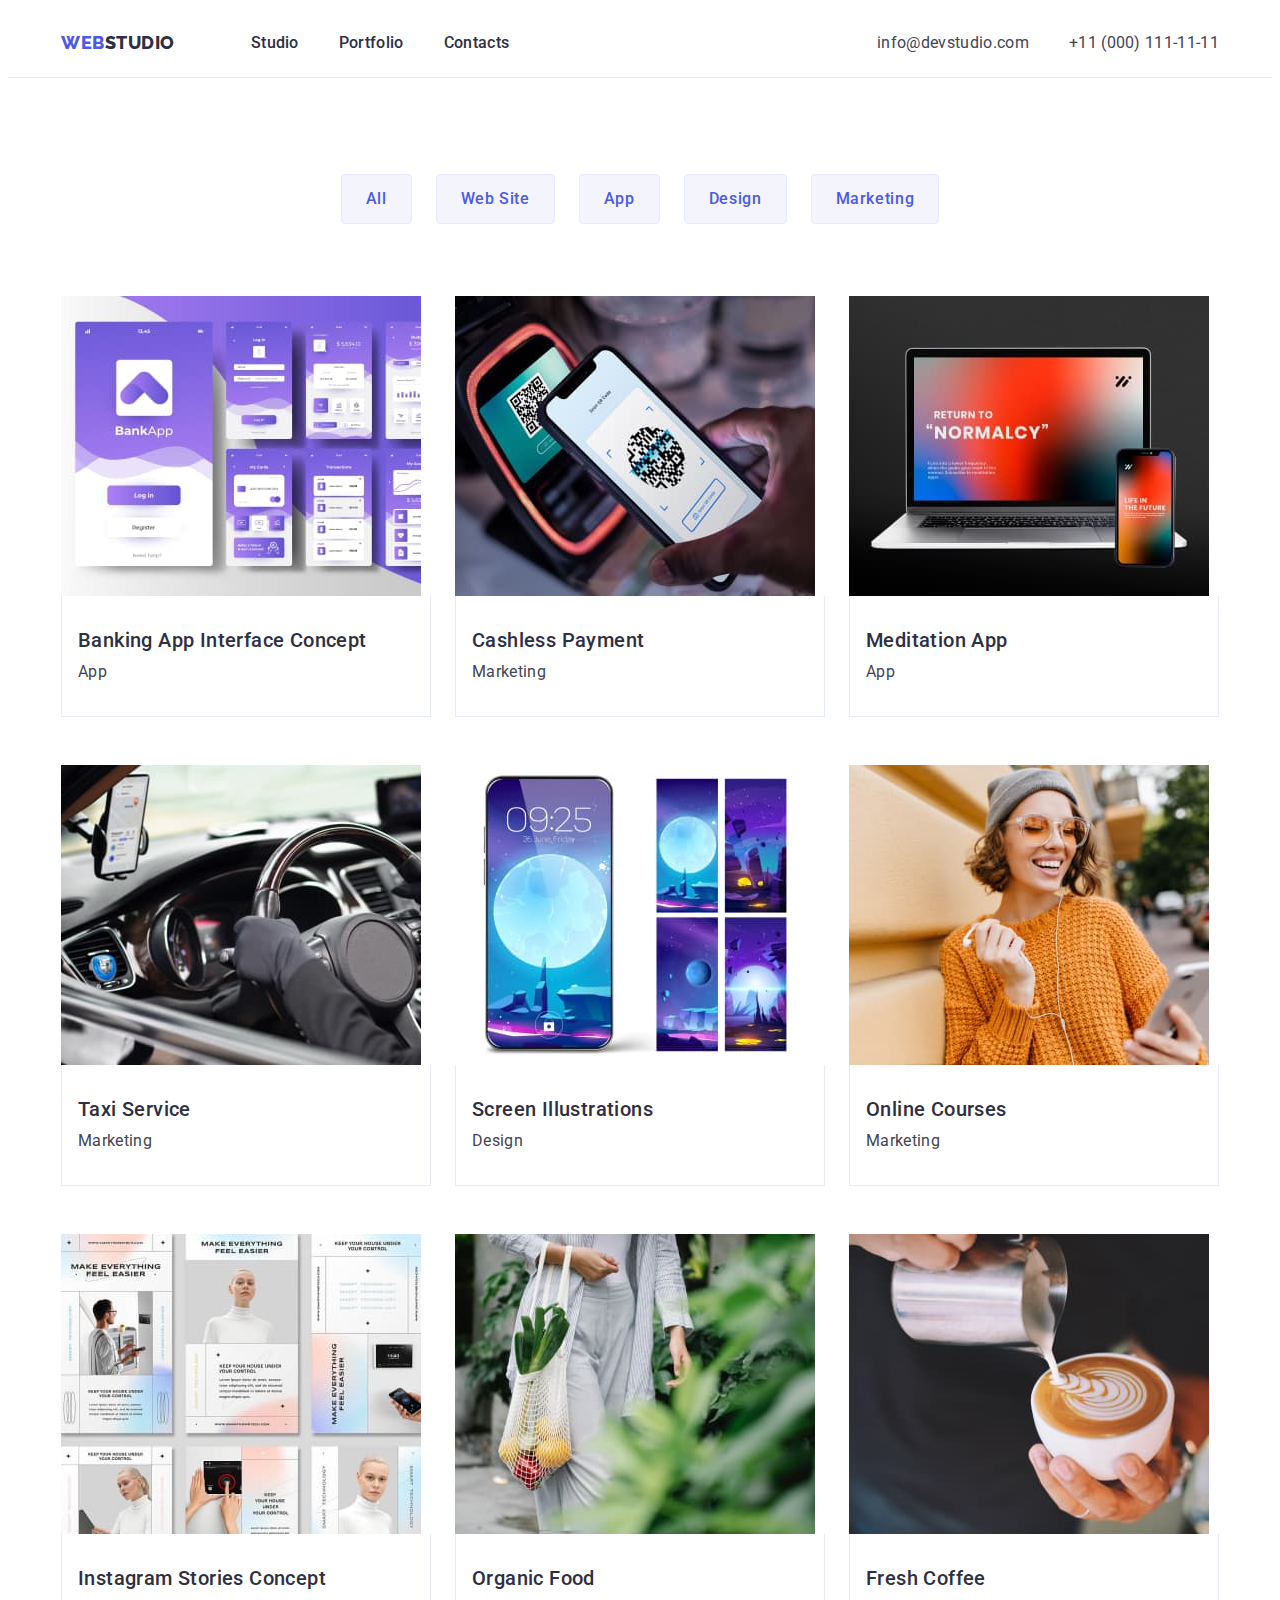
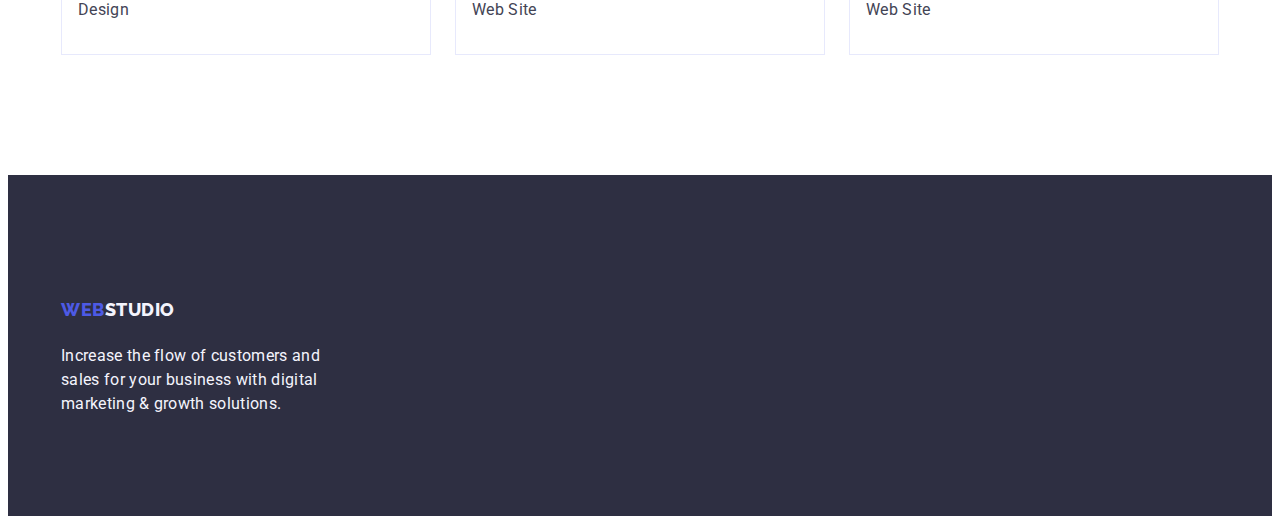
==== portfolio.html @ 0e3bf8f4 "Initial commit" ====
<!DOCTYPE html>
<html lang="en">
  <head>
    <meta charset="UTF-8" />
    <meta http-equiv="X-UA-Compatible" content="IE=edge" />
    <meta name="viewport" content="width=device-width, initial-scale=1.0" />
    <title>Portfolio</title>
    <!-- Normalized -->
    <link
      rel="stylesheet"
      href="https://cdnjs.cloudflare.com/ajax/libs/modern-normalize/2.0.0/modern-normalize.min.css"
      integrity="sha512-4xo8blKMVCiXpTaLzQSLSw3KFOVPWhm/TRtuPVc4WG6kUgjH6J03IBuG7JZPkcWMxJ5huwaBpOpnwYElP/m6wg=="
      crossorigin="anonymous"
      referrerpolicy="no-referrer"
    />
    <!-- Fonts -->
    <link rel="preconnect" href="https://fonts.googleapis.com" />
    <link rel="preconnect" href="https://fonts.gstatic.com" crossorigin />
    <link
      href="https://fonts.googleapis.com/css2?family=Raleway:wght@800&family=Roboto:wght@400;500;700&display=swap"
      rel="stylesheet"
    />
    <!-- Styles -->
    <link rel="stylesheet" href="./css/styles.css" />
  </head>

  <body>
    <!-- Header -->
    <header class="page-header">
      <div class="container page-header-container">
        <nav class="page-navigation">
          <a class="logo link" href="./index.html"
            >Web<span class="dark-logo">Studio</span></a
          >
          <ul class="menu-list list">
            <li class="menu-item">
              <a class="menu-link link" href="./index.html">Studio</a>
            </li>
            <li class="menu-item">
              <a class="menu-link link" href="./portfolio.html">Portfolio</a>
            </li>
            <li class="menu-item">
              <a class="menu-link link" href="">Contacts</a>
            </li>
          </ul>
        </nav>

        <address class="page-address">
          <ul class="address-list list">
            <li class="address-item">
              <a class="address-link link" href="mailto:info@devstudio.com"
                >info@devstudio.com</a
              >
            </li>
            <li class="address-item">
              <a class="address-link link" href="tel:+110001111111"
                >+11 (000) 111-11-11</a
              >
            </li>
          </ul>
        </address>
      </div>
    </header>

    <!-- Portfolio -->
    <main>
      <section class="portfolio-section">
        <div class="container">
          <h1 class="visually-hidden">Portfolio</h1>
          <ul class="filter-list list">
            <li class="filter-item">
              <button class="filter-btn" type="button">All</button>
            </li>
            <li>
              <button class="filter-btn" type="button">Web Site</button>
            </li>
            <li class="filter-item">
              <button class="filter-btn" type="button">App</button>
            </li>
            <li class="filter-item">
              <button class="filter-btn" type="button">Design</button>
            </li>
            <li class="filter-item">
              <button class="filter-btn" type="button">Marketing</button>
            </li>
          </ul>

          <ul class="portfolio-list list">
            <li class="portfolio-item">
              <a class="portfolio-link link" href="">
                <img
                  src="./images/banking-app.jpg"
                  alt="Banking App"
                  width="360"
                  height="300"
                />
                <div class="portfolio-card-container">
                  <h2 class="portfolio-title">Banking App Interface Concept</h2>
                  <p class="portfolio-text">App</p>
                </div>
              </a>
            </li>
            <li class="portfolio-item">
              <a class="portfolio-link link" href="">
                <img
                  src="./images/cashless-payment.jpg"
                  alt="Cashless Payment"
                  width="360"
                  height="300"
                />
                <div class="portfolio-card-container">
                  <h2 class="portfolio-title">Cashless Payment</h2>
                  <p class="portfolio-text">Marketing</p>
                </div>
              </a>
            </li>
            <li class="portfolio-item">
              <a class="portfolio-link link" href="">
                <img
                  src="./images/meditation-app.jpg"
                  alt="Meditation App"
                  width="360"
                  height="300"
                />
                <div class="portfolio-card-container">
                  <h2 class="portfolio-title">Meditation App</h2>
                  <p class="portfolio-text">App</p>
                </div>
              </a>
            </li>
            <li class="portfolio-item">
              <a class="portfolio-link link" href="">
                <img
                  src="./images/taxi-service.jpg"
                  alt="Taxi Service"
                  width="360"
                  height="300"
                />
                <div class="portfolio-card-container">
                  <h2 class="portfolio-title">Taxi Service</h2>
                  <p class="portfolio-text">Marketing</p>
                </div>
              </a>
            </li>
            <li class="portfolio-item">
              <a class="portfolio-link link" href="">
                <img
                  src="./images/screen-illustrations.jpg"
                  alt="Screen Illustrations"
                  width="360"
                  height="300"
                />
                <div class="portfolio-card-container">
                  <h2 class="portfolio-title">Screen Illustrations</h2>
                  <p class="portfolio-text">Design</p>
                </div>
              </a>
            </li>
            <li class="portfolio-item">
              <a class="portfolio-link link" href="">
                <img
                  src="./images/online-courses.jpg"
                  alt="Online Courses"
                  width="360"
                  height="300"
                />
                <div class="portfolio-card-container">
                  <h2 class="portfolio-title">Online Courses</h2>
                  <p class="portfolio-text">Marketing</p>
                </div>
              </a>
            </li>
            <li class="portfolio-item">
              <a class="portfolio-link link" href="">
                <img
                  src="./images/stories-concept.jpg"
                  alt="Instagram Stories Concept"
                  width="360"
                  height="300"
                />
                <div class="portfolio-card-container">
                  <h2 class="portfolio-title">Instagram Stories Concept</h2>
                  <p class="portfolio-text">Design</p>
                </div>
              </a>
            </li>
            <li class="portfolio-item">
              <a class="portfolio-link link" href="">
                <img
                  src="./images/organic-food.jpg"
                  alt="Organic Food"
                  width="360"
                  height="300"
                />
                <div class="portfolio-card-container">
                  <h2 class="portfolio-title">Organic Food</h2>
                  <p class="portfolio-text">Web Site</p>
                </div>
              </a>
            </li>
            <li class="portfolio-item">
              <a class="portfolio-link link" href="">
                <img
                  src="./images/fresh-coffee.jpg"
                  alt="Fresh Coffee"
                  width="360"
                  height="300"
                />
                <div class="portfolio-card-container">
                  <h2 class="portfolio-title">Fresh Coffee</h2>
                  <p class="portfolio-text">Web Site</p>
                </div>
              </a>
            </li>
          </ul>
        </div>
      </section>
    </main>

    <!-- Footer -->
    <footer class="page-footer">
      <div class="container">
        <a class="logo link" href="./index.html"
          >Web<span class="light-logo">Studio</span></a
        >
        <p class="footer-text">
          Increase the flow of customers and sales for your business with
          digital marketing & growth solutions.
        </p>
      </div>
    </footer>
  </body>
</html>
---- css/styles.css ----
:root {
  --white-color: #fff;
  --accent-color: #e7e9fc;
  --light-color: #f4f4fd;
  --modal-bg-color: #fcfcfc;
  --dark-color: #2e2f42;
  --text-color: #434455;
  --subtle-text: #8e8f99;
  --brand-color: #4d5ae5;
  --pressed-state-color: #404bbf;
  --success-color: #31d0aa;
}

/* Common styles */
body {
  font-family: 'Roboto', sans-serif;
  background-color: var(--white-color);
  color: var(--text-color);
}
h1,
h2,
h3,
h4,
h5,
h6,
p {
  margin-top: 0;
  margin-bottom: 0;
}
ul,
ol {
  margin-top: 0;
  margin-bottom: 0;
  padding-left: 0;
}
button {
  cursor: pointer;
}
img {
  display: block;
}
.list {
  list-style: none;
}

.link {
  text-decoration: none;
}
.container {
  max-width: 1158px;
  margin-left: auto;
  margin-right: auto;
  padding-left: 15px;
  padding-right: 15px;
}
.section {
  padding-top: 120px;
  padding-bottom: 120px;
}
.visually-hidden {
  position: absolute;
  width: 1px;
  height: 1px;
  margin: -1px;
  border: 0;
  padding: 0;
  white-space: nowrap;
  clip-path: inset(100%);
  clip: rect(0 0 0 0);
  overflow: hidden;
}
.heading {
  margin-bottom: 72px;
  text-align: center;
  font-size: 36px;
  line-height: 1.11;
  letter-spacing: 0.02em;
  text-transform: capitalize;
  color: var(--dark-color);
}

/* Page header */

.page-header {
  border-bottom: 1px solid var(--accent-color);
}
.page-header-container {
  display: flex;
  align-items: center;
  justify-content: space-between;
}
.page-navigation {
  display: flex;
  flex-grow: 1;
  align-items: center;
}
.logo {
  display: inline-block;
  margin-right: 76px;
  padding-top: 24px;
  padding-bottom: 24px;
  font-family: 'Raleway', sans-serif;
  font-size: 18px;
  font-weight: 800;
  line-height: 1.17;
  letter-spacing: 0.03em;
  text-transform: uppercase;
  color: var(--brand-color);
}
.dark-logo {
  color: var(--dark-color);
}

.menu-list {
  display: flex;
  gap: 40px;
}
.menu-link {
  padding-top: 24px;
  padding-bottom: 24px;
  font-size: 16px;
  font-weight: 500;
  line-height: 1.5;
  letter-spacing: 0.02em;
  color: var(--dark-color);
}
.menu-link:hover,
.menu-link:focus {
  color: var(--pressed-state-color);
}

.page-address {
  font-style: normal;
}
.address-list {
  display: flex;
  gap: 40px;
}
.address-link {
  padding-top: 24px;
  padding-bottom: 24px;
  font-size: 16px;
  line-height: 24px;
  letter-spacing: 0.02em;
  color: var(--text-color);
}
.address-link:hover,
.address-link:focus {
  color: var(--pressed-state-color);
}

/* Hero section */
.hero-section {
  padding-top: 188px;
  padding-bottom: 188px;
  font-family: inherit;
  background-color: var(--dark-color);
}

.hero-title {
  max-width: 496px;
  margin: 0 auto 48px;
  text-align: center;
  font-size: 56px;
  line-height: 1.07;
  letter-spacing: 0.02em;
  color: var(--white-color);
}
.hero-btn {
  display: block;
  margin: 0 auto;
  padding: 16px 32px;
  min-width: 169px;
  font-family: inherit;
  font-size: 16px;
  font-weight: 500;
  line-height: 1.5;
  letter-spacing: 0.04em;
  color: var(--white-color);
  background-color: var(--brand-color);
  border: none;
  border-radius: 4px;
  box-shadow: 0px 4px 4px 0px rgba(0, 0, 0, 0.15);
}
.hero-btn:hover,
.hero-btn:focus {
  background-color: var(--pressed-state-color);
}

/* Advantages section */

.advantages-list {
  display: flex;
  gap: 24px;
}
.advantages-item {
  flex-basis: calc((100% - 72px) / 4);
}
.advantages-caption {
  margin-bottom: 8px;
  font-size: 20px;
  font-weight: 500;
  line-height: 1.2;
  letter-spacing: 0.02em;
  color: var(--dark-color);
}
.advantages-text {
  font-size: 16px;
  line-height: 1.5;
  letter-spacing: 0.02em;
}

/* Works section */

.works-section {
  padding-bottom: 120px;
}

.works-list {
  display: flex;
  gap: 24px;
}
.works-item {
  flex-basis: calc((100% - 48px) / 3);
}

/* Team section */
.team-section {
  background-color: var(--light-color);
}
.team-list {
  display: flex;
  gap: 24px;
}
.team-item {
  flex-basis: calc((100% - 72px) / 4);
  text-align: center;
  background-color: var(--white-color);
  border: none;
  border-radius: 0px 0px 4px 4px;
  box-shadow: 0px 2px 1px 0px rgba(46, 47, 66, 0.08),
    0px 1px 1px 0px rgba(46, 47, 66, 0.16),
    0px 1px 6px 0px rgba(46, 47, 66, 0.08);
}
.team-card-container {
  padding-top: 32px;
  padding-bottom: 32px;
}
.team-caption {
  margin-bottom: 8px;
  font-size: 20px;
  font-weight: 500;
  line-height: 1.2;
  letter-spacing: 0.02em;
  color: var(--dark-color);
}
.team-text {
  font-size: 16px;
  line-height: 1.5;
  letter-spacing: 0.02em;
}

/* Footer */
.page-footer {
  padding-top: 100px;
  padding-bottom: 100px;
  background-color: var(--dark-color);
}
.footer-logo {
  margin-bottom: 16px;
}
.light-logo {
  color: var(--light-color);
}
.footer-text {
  max-width: 264px;
  font-size: 16px;
  line-height: 1.5;
  letter-spacing: 0.02em;
  color: var(--light-color);
}

/* Portfolio */

.portfolio-section {
  padding-top: 96px;
  padding-bottom: 120px;
}
.filter-list {
  display: flex;
  justify-content: center;
  gap: 24px;
  margin-bottom: 72px;
}
.filter-btn {
  padding: 12px 24px;
  font-family: inherit;
  font-size: 16px;
  font-weight: 500;
  line-height: 1.5;
  letter-spacing: 0.04em;
  color: var(--brand-color);
  background: var(--light-color);
  border-radius: 4px;
  border: 1px solid var(--accent-color);
}
.filter-btn:hover,
.filter-btn:focus {
  color: var(--white-color);
  background-color: var(--pressed-state-color);
  border: 1px solid transparent;
  box-shadow: 0px 2px 2px 0px rgba(0, 0, 0, 0.12),
    0px 2px 1px 0px rgba(0, 0, 0, 0.08), 0px 3px 1px 0px rgba(0, 0, 0, 0.1);
}

.portfolio-list {
  display: flex;
  flex-wrap: wrap;
  gap: 48px 24px;
}
.portfolio-item {
  flex-basis: calc((100% - 48px) / 3);
}
.portfolio-card-container {
  padding: 32px 16px;
  border: 1px solid var(--accent-color);
  border-top: none;
}
.portfolio-title {
  margin-bottom: 8px;
  font-size: 20px;
  font-weight: 500;
  line-height: 1.2;
  letter-spacing: 0.02em;
  color: var(--dark-color);
}
.portfolio-text {
  font-size: 16px;
  line-height: 1.5;
  letter-spacing: 0.02em;
  color: var(--text-color);
}
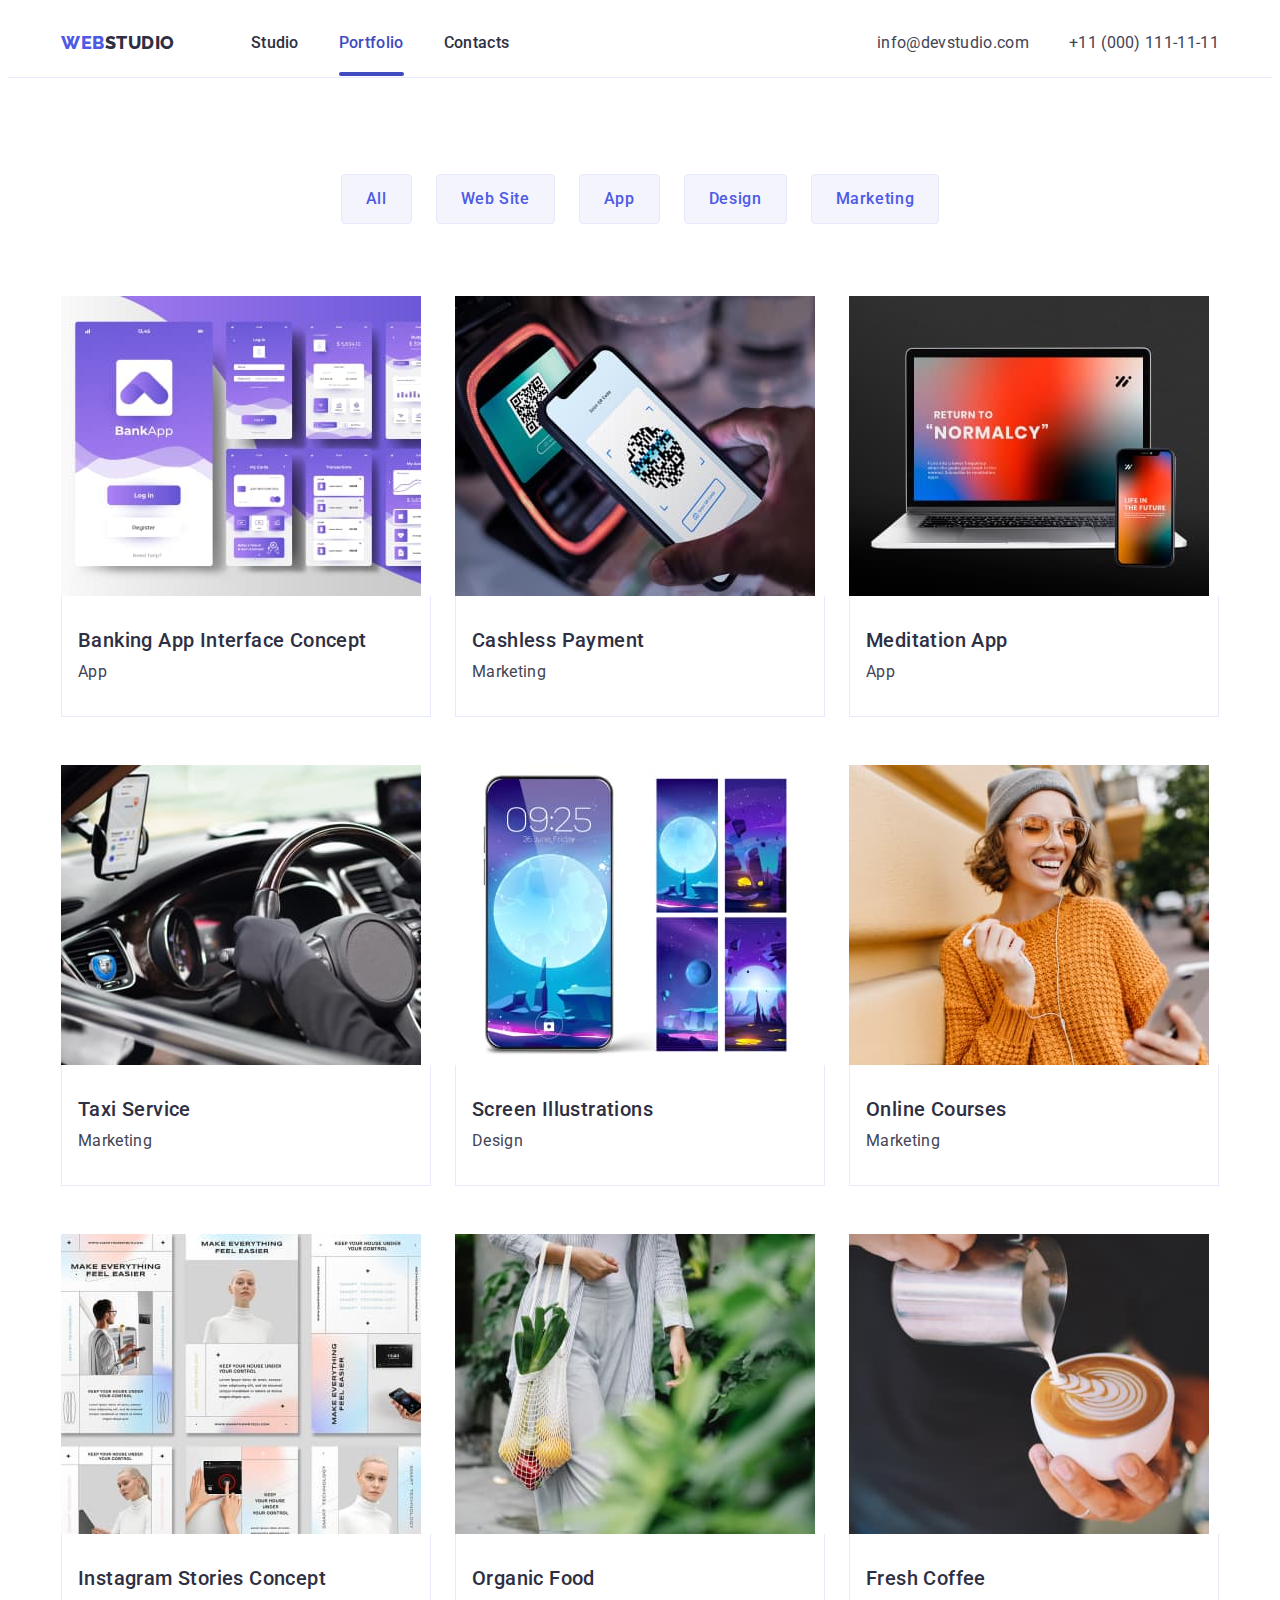
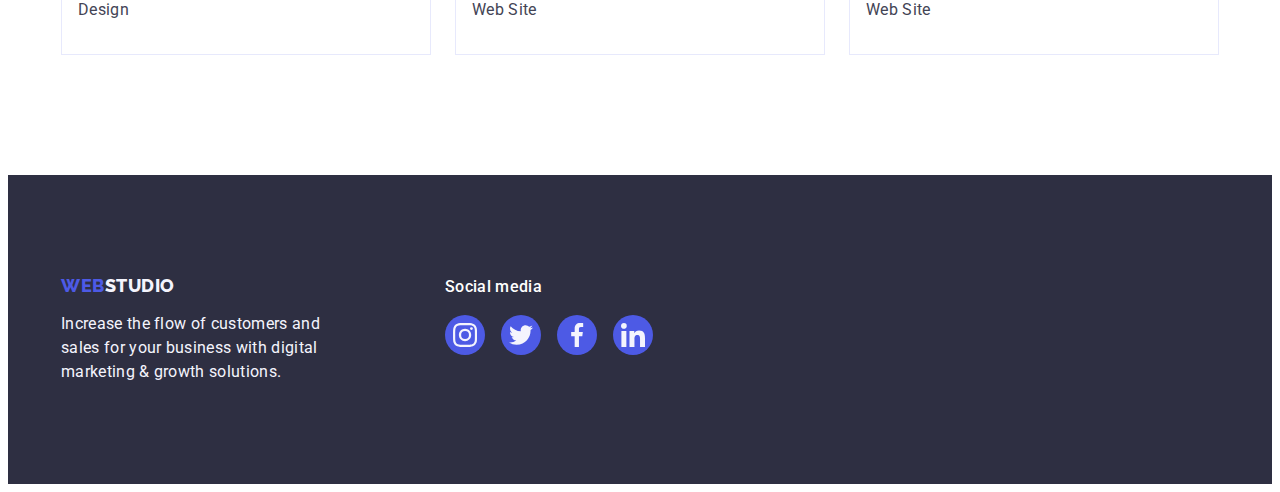
==== commit 8a775104: "added background image, vector graphics, pseudo-elements, animation, modal window, overlay" ====
--- a/portfolio.html
+++ b/portfolio.html
@@ -29,7 +29,7 @@
     <header class="page-header">
       <div class="container page-header-container">
         <nav class="page-navigation">
-          <a class="logo link" href="./index.html"
+          <a class="logo header-logo link" href="./index.html"
             >Web<span class="dark-logo">Studio</span></a
           >
           <ul class="menu-list list">
@@ -37,7 +37,9 @@
               <a class="menu-link link" href="./index.html">Studio</a>
             </li>
             <li class="menu-item">
-              <a class="menu-link link" href="./portfolio.html">Portfolio</a>
+              <a class="menu-link link current" href="./portfolio.html"
+                >Portfolio</a
+              >
             </li>
             <li class="menu-item">
               <a class="menu-link link" href="">Contacts</a>
@@ -88,12 +90,21 @@
           <ul class="portfolio-list list">
             <li class="portfolio-item">
               <a class="portfolio-link link" href="">
-                <img
+                <div class="portfolio-overlay">
+                  <img
                   src="./images/banking-app.jpg"
                   alt="Banking App"
                   width="360"
                   height="300"
                 />
+                <div class="portfolio-description">
+                  <p>
+                      14 Stylish and User-Friendly App Design Concepts · Task
+                      Manager App · Calorie Tracker App · Exotic Fruit Ecommerce
+                      App · Cloud Storage App
+                  </p>
+              </div>  
+                </div>
                 <div class="portfolio-card-container">
                   <h2 class="portfolio-title">Banking App Interface Concept</h2>
                   <p class="portfolio-text">App</p>
@@ -102,12 +113,21 @@
             </li>
             <li class="portfolio-item">
               <a class="portfolio-link link" href="">
-                <img
+                <div class="portfolio-overlay">
+                  <img
                   src="./images/cashless-payment.jpg"
                   alt="Cashless Payment"
                   width="360"
                   height="300"
                 />
+                <div class="portfolio-description">
+                  <p>
+                      14 Stylish and User-Friendly App Design Concepts · Task
+                      Manager App · Calorie Tracker App · Exotic Fruit Ecommerce
+                      App · Cloud Storage App
+                  </p>
+              </div>
+                </div>
                 <div class="portfolio-card-container">
                   <h2 class="portfolio-title">Cashless Payment</h2>
                   <p class="portfolio-text">Marketing</p>
@@ -116,12 +136,21 @@
             </li>
             <li class="portfolio-item">
               <a class="portfolio-link link" href="">
-                <img
+                <div class="portfolio-overlay">
+                  <img
                   src="./images/meditation-app.jpg"
                   alt="Meditation App"
                   width="360"
                   height="300"
                 />
+                <div class="portfolio-description">
+                  <p>
+                      14 Stylish and User-Friendly App Design Concepts · Task
+                      Manager App · Calorie Tracker App · Exotic Fruit Ecommerce
+                      App · Cloud Storage App
+                  </p>
+              </div>
+                </div>
                 <div class="portfolio-card-container">
                   <h2 class="portfolio-title">Meditation App</h2>
                   <p class="portfolio-text">App</p>
@@ -130,12 +159,21 @@
             </li>
             <li class="portfolio-item">
               <a class="portfolio-link link" href="">
-                <img
+                <div class="portfolio-overlay">
+                  <img
                   src="./images/taxi-service.jpg"
                   alt="Taxi Service"
                   width="360"
                   height="300"
                 />
+                <div class="portfolio-description">
+                  <p>
+                      14 Stylish and User-Friendly App Design Concepts · Task
+                      Manager App · Calorie Tracker App · Exotic Fruit Ecommerce
+                      App · Cloud Storage App
+                  </p>
+              </div>
+                </div>
                 <div class="portfolio-card-container">
                   <h2 class="portfolio-title">Taxi Service</h2>
                   <p class="portfolio-text">Marketing</p>
@@ -144,12 +182,21 @@
             </li>
             <li class="portfolio-item">
               <a class="portfolio-link link" href="">
-                <img
+                <div class="portfolio-overlay">
+                  <img
                   src="./images/screen-illustrations.jpg"
                   alt="Screen Illustrations"
                   width="360"
                   height="300"
                 />
+                <div class="portfolio-description">
+                  <p>
+                      14 Stylish and User-Friendly App Design Concepts · Task
+                      Manager App · Calorie Tracker App · Exotic Fruit Ecommerce
+                      App · Cloud Storage App
+                  </p>
+              </div>
+                </div>
                 <div class="portfolio-card-container">
                   <h2 class="portfolio-title">Screen Illustrations</h2>
                   <p class="portfolio-text">Design</p>
@@ -158,12 +205,21 @@
             </li>
             <li class="portfolio-item">
               <a class="portfolio-link link" href="">
-                <img
+                <div class="portfolio-overlay">
+                  <img
                   src="./images/online-courses.jpg"
                   alt="Online Courses"
                   width="360"
                   height="300"
                 />
+                <div class="portfolio-description">
+                  <p>
+                      14 Stylish and User-Friendly App Design Concepts · Task
+                      Manager App · Calorie Tracker App · Exotic Fruit Ecommerce
+                      App · Cloud Storage App
+                  </p>
+              </div>
+                </div>
                 <div class="portfolio-card-container">
                   <h2 class="portfolio-title">Online Courses</h2>
                   <p class="portfolio-text">Marketing</p>
@@ -172,12 +228,21 @@
             </li>
             <li class="portfolio-item">
               <a class="portfolio-link link" href="">
-                <img
+                <div class="portfolio-overlay">
+                  <img
                   src="./images/stories-concept.jpg"
                   alt="Instagram Stories Concept"
                   width="360"
                   height="300"
                 />
+                <div class="portfolio-description">
+                  <p>
+                      14 Stylish and User-Friendly App Design Concepts · Task
+                      Manager App · Calorie Tracker App · Exotic Fruit Ecommerce
+                      App · Cloud Storage App
+                  </p>
+              </div>
+                </div>
                 <div class="portfolio-card-container">
                   <h2 class="portfolio-title">Instagram Stories Concept</h2>
                   <p class="portfolio-text">Design</p>
@@ -186,12 +251,21 @@
             </li>
             <li class="portfolio-item">
               <a class="portfolio-link link" href="">
-                <img
+                <div class="portfolio-overlay">
+                  <img
                   src="./images/organic-food.jpg"
                   alt="Organic Food"
                   width="360"
                   height="300"
                 />
+                <div class="portfolio-description">
+                  <p>
+                      14 Stylish and User-Friendly App Design Concepts · Task
+                      Manager App · Calorie Tracker App · Exotic Fruit Ecommerce
+                      App · Cloud Storage App
+                  </p>
+              </div>
+                </div>
                 <div class="portfolio-card-container">
                   <h2 class="portfolio-title">Organic Food</h2>
                   <p class="portfolio-text">Web Site</p>
@@ -200,12 +274,21 @@
             </li>
             <li class="portfolio-item">
               <a class="portfolio-link link" href="">
-                <img
+                <div class="portfolio-overlay">
+                  <img
                   src="./images/fresh-coffee.jpg"
                   alt="Fresh Coffee"
                   width="360"
                   height="300"
                 />
+                <div class="portfolio-description">
+                  <p>
+                      14 Stylish and User-Friendly App Design Concepts · Task
+                      Manager App · Calorie Tracker App · Exotic Fruit Ecommerce
+                      App · Cloud Storage App
+                  </p>
+              </div>
+                </div>
                 <div class="portfolio-card-container">
                   <h2 class="portfolio-title">Fresh Coffee</h2>
                   <p class="portfolio-text">Web Site</p>
@@ -219,14 +302,49 @@
 
     <!-- Footer -->
     <footer class="page-footer">
-      <div class="container">
-        <a class="logo link" href="./index.html"
-          >Web<span class="light-logo">Studio</span></a
-        >
-        <p class="footer-text">
-          Increase the flow of customers and sales for your business with
-          digital marketing & growth solutions.
-        </p>
+      <div class="container footer-container">
+        <div class="brand-container">
+          <a class="footer-logo logo link" href="./index.html"
+            >Web<span class="light-logo">Studio</span></a
+          >
+          <p class="footer-text">
+            Increase the flow of customers and sales for your business with
+            digital marketing & growth solutions.
+          </p>
+        </div>
+        <div>
+          <h2 class="social-heading">Social media</h2>
+          <ul class="footer-social-list list">
+            <li class="social-item">
+              <a href="" class="footer-social-link">
+                <svg class="footer-social-icon" width="24" height="24" aria-label="Instagram">
+                  <use href="./images/icons.svg#icon-instagram"></use>
+                </svg>
+              </a>
+            </li>
+            <li class="social-item">
+              <a href="" class="footer-social-link">
+                <svg class="footer-social-icon" width="24" height="24" aria-label="Twitter">
+                  <use href="./images/icons.svg#icon-twitter"></use>
+                </svg>
+              </a>
+            </li>
+            <li class="social-item">
+              <a href="" class="footer-social-link">
+                <svg class="footer-social-icon" width="24" height="24" aria-label="Facebook">
+                  <use href="./images/icons.svg#icon-facebook"></use>
+                </svg>
+              </a>
+            </li>
+            <li class="social-item">
+              <a href="" class="footer-social-link">
+                <svg class="footer-social-icon" width="24" height="24" aria-label="Linkedin">
+                  <use href="./images/icons.svg#icon-linkedin"></use>
+                </svg>
+              </a>
+            </li>
+          </ul>
+        </div>
       </div>
     </footer>
   </body>
--- a/css/styles.css
+++ b/css/styles.css
@@ -9,6 +9,9 @@
   --brand-color: #4d5ae5;
   --pressed-state-color: #404bbf;
   --success-color: #31d0aa;
+  --color-modal-overlay: rgba(46, 47, 66, 0.4);
+
+  --transition: 250ms cubic-bezier(0.4, 0, 0.2, 1);
 }
 
 /* Common styles */
@@ -97,8 +100,6 @@
 .logo {
   display: inline-block;
   margin-right: 76px;
-  padding-top: 24px;
-  padding-bottom: 24px;
   font-family: 'Raleway', sans-serif;
   font-size: 18px;
   font-weight: 800;
@@ -107,6 +108,10 @@
   text-transform: uppercase;
   color: var(--brand-color);
 }
+.header-logo {
+  padding-top: 24px;
+  padding-bottom: 24px;
+}
 .dark-logo {
   color: var(--dark-color);
 }
@@ -116,6 +121,7 @@
   gap: 40px;
 }
 .menu-link {
+  position: relative;
   padding-top: 24px;
   padding-bottom: 24px;
   font-size: 16px;
@@ -123,11 +129,26 @@
   line-height: 1.5;
   letter-spacing: 0.02em;
   color: var(--dark-color);
+  transition: color var(--transition);
 }
 .menu-link:hover,
 .menu-link:focus {
   color: var(--pressed-state-color);
 }
+.menu-link.current:after {
+  position: absolute;
+  bottom: 0;
+  left: 0;
+  width: 100%;
+  height: 4px;
+  background-color: currentColor;
+  border-radius: 2px;
+  content: '';
+}
+
+.menu-link.current {
+  color: var(--pressed-state-color);
+}
 
 .page-address {
   font-style: normal;
@@ -143,6 +164,7 @@
   line-height: 24px;
   letter-spacing: 0.02em;
   color: var(--text-color);
+  transition: color var(--transition);
 }
 .address-link:hover,
 .address-link:focus {
@@ -155,6 +177,13 @@
   padding-bottom: 188px;
   font-family: inherit;
   background-color: var(--dark-color);
+  background-image: linear-gradient(
+      rgba(46, 47, 66, 0.7),
+      rgba(46, 47, 66, 0.7)
+    ),
+    url(../images/hero-bg.jpg);
+  background-repeat: no-repeat;
+  background-position: center;
 }
 
 .hero-title {
@@ -181,6 +210,7 @@
   border: none;
   border-radius: 4px;
   box-shadow: 0px 4px 4px 0px rgba(0, 0, 0, 0.15);
+  transition: background-color var(--transition);
 }
 .hero-btn:hover,
 .hero-btn:focus {
@@ -195,6 +225,15 @@
 }
 .advantages-item {
   flex-basis: calc((100% - 72px) / 4);
+}
+.advantages-container {
+  display: flex;
+  justify-content: center;
+  align-items: center;
+  width: 264px;
+  height: 112px;
+  background-color: var(--light-color);
+  margin-bottom: 8px;
 }
 .advantages-caption {
   margin-bottom: 8px;
@@ -255,9 +294,60 @@
   color: var(--dark-color);
 }
 .team-text {
-  font-size: 16px;
-  line-height: 1.5;
-  letter-spacing: 0.02em;
+  margin-bottom: 8px;
+  font-size: 16px;
+  line-height: 1.5;
+  letter-spacing: 0.02em;
+}
+.social-list {
+  display: flex;
+  gap: 24px;
+  justify-content: center;
+}
+.social-item {
+  width: 40px;
+  height: 40px;
+}
+.social-link {
+  display: flex;
+  align-items: center;
+  justify-content: center;
+  width: 100%;
+  height: 100%;
+  background-color: var(--brand-color);
+  border-radius: 50%;
+  fill: var(--light-color);
+  transition: background-color var(--transition);
+}
+.social-link:hover,
+.social-link:focus {
+  background-color: var(--pressed-state-color);
+}
+
+/* Customers */
+.customers-list {
+  display: flex;
+  gap: 24px;
+}
+.customers-item {
+  width: 168px;
+  height: 88px;
+}
+.customers-link {
+  display: flex;
+  align-items: center;
+  justify-content: center;
+  width: 100%;
+  height: 100%;
+  border: 1px solid var(--subtle-text);
+  border-radius: 4px;
+  fill: var(--subtle-text);
+  transition: border-color var(--transition), fill var(--transition);
+}
+.customers-link:hover,
+.customers-link:focus {
+  border-color: var(--pressed-state-color);
+  fill: var(--pressed-state-color);
 }
 
 /* Footer */
@@ -266,6 +356,12 @@
   padding-bottom: 100px;
   background-color: var(--dark-color);
 }
+.footer-container {
+  display: flex;
+}
+.brand-container {
+  margin-right: 120px;
+}
 .footer-logo {
   margin-bottom: 16px;
 }
@@ -278,6 +374,33 @@
   line-height: 1.5;
   letter-spacing: 0.02em;
   color: var(--light-color);
+}
+.social-heading {
+  margin-bottom: 16px;
+  font-size: 16px;
+  font-weight: 500;
+  line-height: 1.5;
+  letter-spacing: 0.02em;
+  color: var(--white-color);
+}
+.footer-social-list {
+  display: flex;
+  gap: 16px;
+}
+.footer-social-link {
+  display: flex;
+  justify-content: center;
+  align-items: center;
+  width: 100%;
+  height: 100%;
+  background-color: var(--brand-color);
+  border-radius: 50%;
+  fill: var(--light-color);
+  transition: background-color var(--transition);
+}
+.footer-social-link:hover,
+.footer-social-link:focus {
+  background-color: var(--success-color);
 }
 
 /* Portfolio */
@@ -321,6 +444,27 @@
 .portfolio-item {
   flex-basis: calc((100% - 48px) / 3);
 }
+.portfolio-overlay {
+  position: relative;
+  overflow: hidden;
+}
+.portfolio-link:hover .portfolio-description,
+.portfolio-link:focus .portfolio-description {
+  transform: translateY(0);
+}
+.portfolio-description {
+  position: absolute;
+  top: 0;
+  left: O;
+  width: 100%;
+  height: 100%;
+  padding: 40px 32px;
+  color: var(--light-color);
+  background-color: var(--brand-color);
+  transform: translateY(100%);
+  transition: transform var(--transition), color var(--transition),
+    background-color var(--transition);
+}
 .portfolio-card-container {
   padding: 32px 16px;
   border: 1px solid var(--accent-color);
@@ -340,3 +484,71 @@
   letter-spacing: 0.02em;
   color: var(--text-color);
 }
+
+/* Modal */
+.backdrop {
+  position: fixed;
+  top: 0;
+  left: 0;
+  display: flex;
+  align-items: center;
+  justify-content: center;
+  width: 100%;
+  height: 100%;
+  z-index: 100;
+  background-color: var(--color-modal-overlay);
+  transition: transform var(--transition), opacity var(--transition),
+    visibility var(--transition), backgrund-color var(--transition);
+}
+.backdrop.is-hidden {
+  opacity: 0;
+  visibility: hidden;
+  pointer-events: none;
+}
+.modal {
+  position: relative;
+  overflow: auto;
+  max-width: 408px;
+  max-height: 576px;
+  width: 100%;
+  height: 100%;
+  opacity: 1;
+  background-color: var(--modal-bg-color);
+  box-shadow: 0px 1px 1px rgba(0, 0, 0, 0.14), 0px 1px 3px rgba(0, 0, 0, 0.12),
+    0px 2px 1px rgba(0, 0, 0, 0.2);
+  border-radius: 4px;
+  transition: transform var(--transition), opacity var(--transition),
+    visibility var(--transition), backgrund-color var(--transition);
+}
+
+.backdrop.is-hidden .modal {
+  transform: scale(0);
+}
+.modal-close {
+  position: absolute;
+  top: 24px;
+  right: 24px;
+  display: flex;
+  align-items: center;
+  justify-content: center;
+  width: 24px;
+  height: 24px;
+  background-color: var(--accent-color);
+  border: 1px solid rgba(0, 0, 0, 0.1);
+  border-radius: 50%;
+  fill: #000;
+  transition: background-color var(--transition), fill var(--transition);
+  cursor: pointer;
+}
+
+.modal-close:hover,
+.modal-close:focus {
+  background-color: var(--pressed-state-color);
+  fill: var(--white-color);
+}
+
+.modal-icon {
+  width: 8px;
+  height: 8px;
+  transition: fill var(--transition);
+}
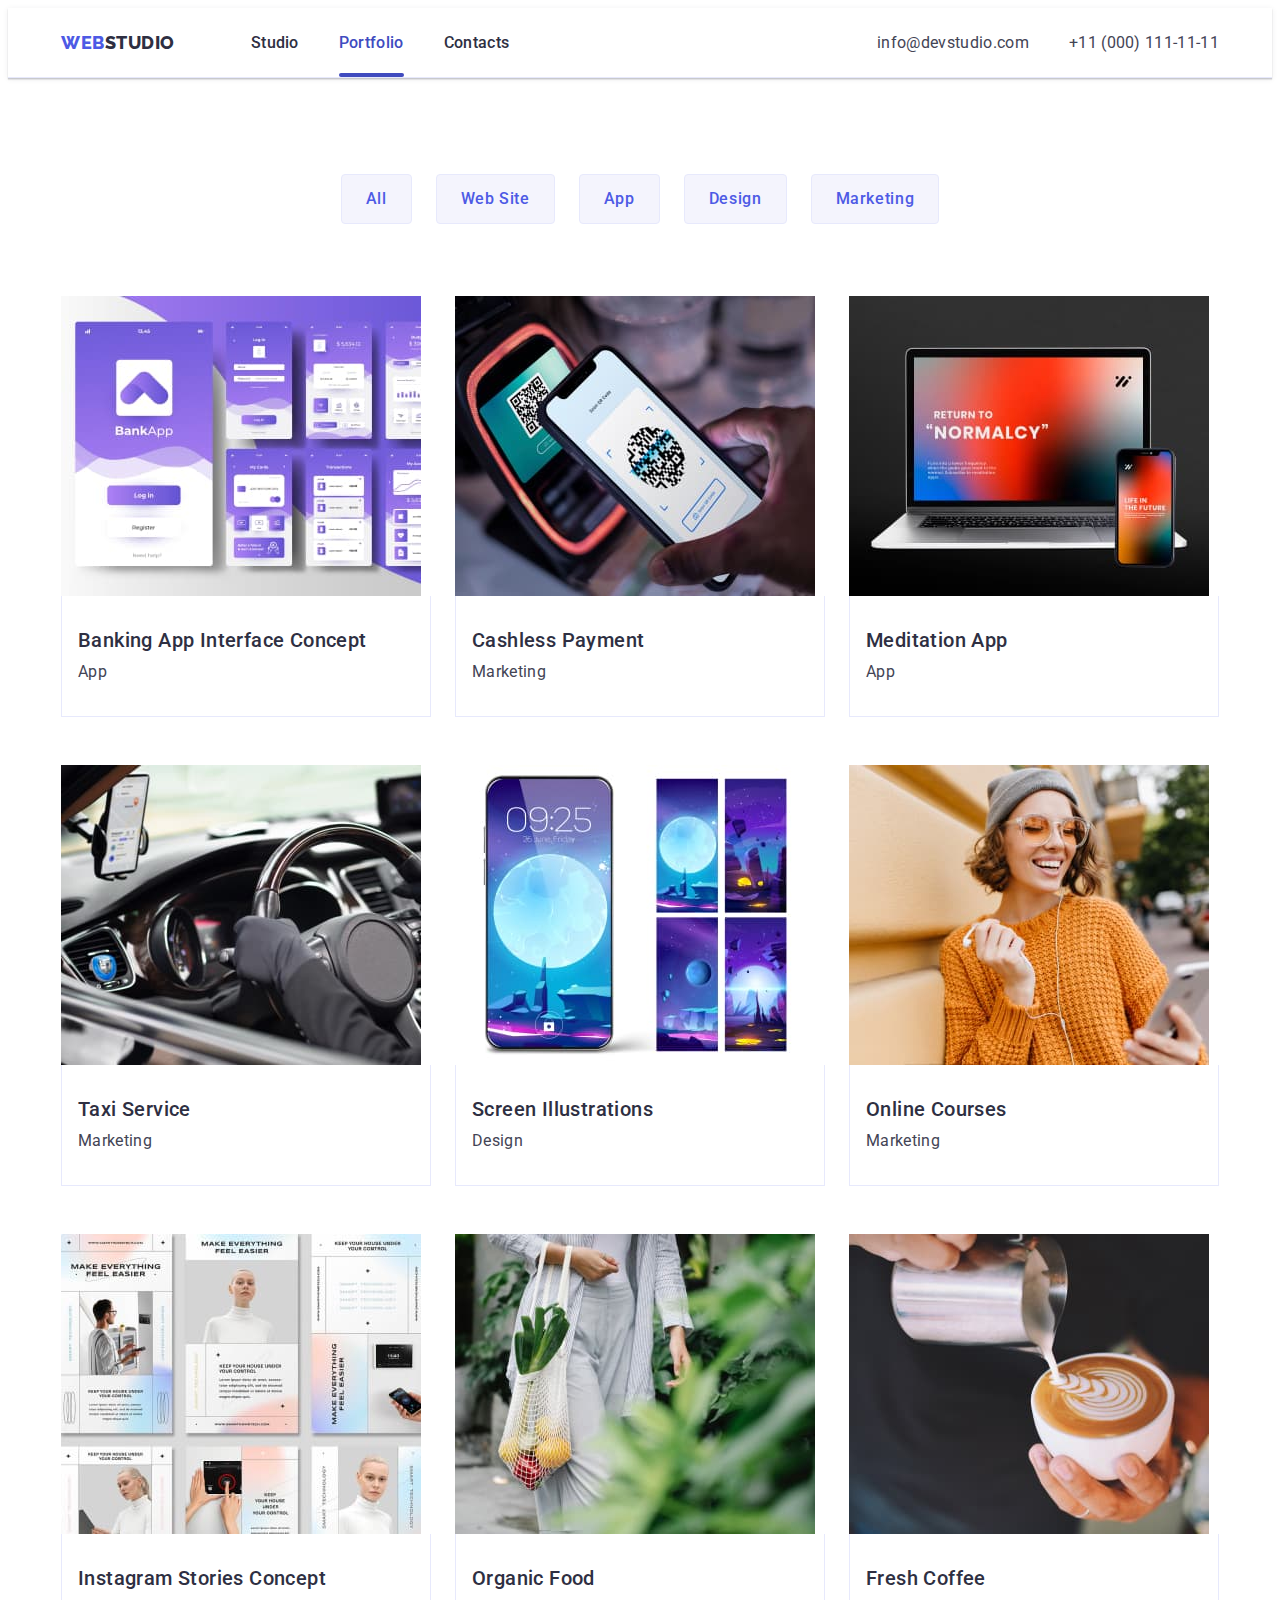
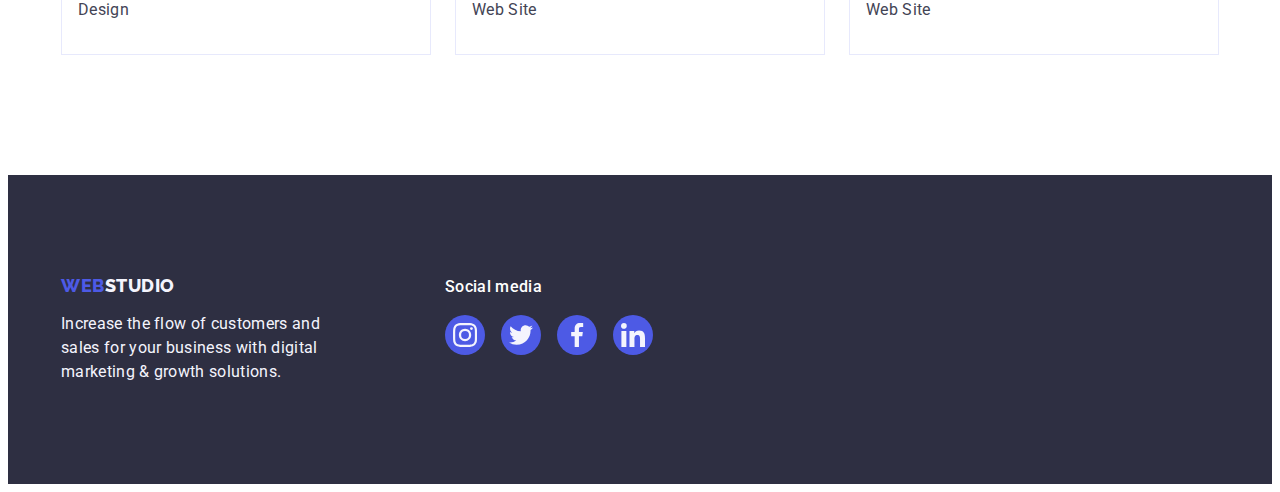
==== commit 48ea744a: "edits" ====
--- a/portfolio.html
+++ b/portfolio.html
@@ -97,13 +97,11 @@
                   width="360"
                   height="300"
                 />
-                <div class="portfolio-description">
-                  <p>
-                      14 Stylish and User-Friendly App Design Concepts · Task
-                      Manager App · Calorie Tracker App · Exotic Fruit Ecommerce
-                      App · Cloud Storage App
-                  </p>
-              </div>  
+                <p class="overlay-text">
+                  14 Stylish and User-Friendly App Design Concepts · Task
+                  Manager App · Calorie Tracker App · Exotic Fruit Ecommerce
+                  App · Cloud Storage App
+              </p>
                 </div>
                 <div class="portfolio-card-container">
                   <h2 class="portfolio-title">Banking App Interface Concept</h2>
@@ -120,13 +118,11 @@
                   width="360"
                   height="300"
                 />
-                <div class="portfolio-description">
-                  <p>
-                      14 Stylish and User-Friendly App Design Concepts · Task
-                      Manager App · Calorie Tracker App · Exotic Fruit Ecommerce
-                      App · Cloud Storage App
-                  </p>
-              </div>
+                <p class="overlay-text">
+                  14 Stylish and User-Friendly App Design Concepts · Task
+                  Manager App · Calorie Tracker App · Exotic Fruit Ecommerce
+                  App · Cloud Storage App
+              </p>
                 </div>
                 <div class="portfolio-card-container">
                   <h2 class="portfolio-title">Cashless Payment</h2>
@@ -144,7 +140,7 @@
                   height="300"
                 />
                 <div class="portfolio-description">
-                  <p>
+                  <p class="overlay-text">
                       14 Stylish and User-Friendly App Design Concepts · Task
                       Manager App · Calorie Tracker App · Exotic Fruit Ecommerce
                       App · Cloud Storage App
@@ -167,7 +163,7 @@
                   height="300"
                 />
                 <div class="portfolio-description">
-                  <p>
+                  <p class="overlay-text">
                       14 Stylish and User-Friendly App Design Concepts · Task
                       Manager App · Calorie Tracker App · Exotic Fruit Ecommerce
                       App · Cloud Storage App
@@ -190,7 +186,7 @@
                   height="300"
                 />
                 <div class="portfolio-description">
-                  <p>
+                  <p class="overlay-text">
                       14 Stylish and User-Friendly App Design Concepts · Task
                       Manager App · Calorie Tracker App · Exotic Fruit Ecommerce
                       App · Cloud Storage App
@@ -213,12 +209,12 @@
                   height="300"
                 />
                 <div class="portfolio-description">
-                  <p>
-                      14 Stylish and User-Friendly App Design Concepts · Task
-                      Manager App · Calorie Tracker App · Exotic Fruit Ecommerce
-                      App · Cloud Storage App
-                  </p>
-              </div>
+                  <p class="overlay-text">
+                      14 Stylish and User-Friendly App Design Concepts · Task
+                      Manager App · Calorie Tracker App · Exotic Fruit Ecommerce
+                      App · Cloud Storage App
+                  </p>
+                </div>
                 </div>
                 <div class="portfolio-card-container">
                   <h2 class="portfolio-title">Online Courses</h2>
@@ -236,7 +232,7 @@
                   height="300"
                 />
                 <div class="portfolio-description">
-                  <p>
+                  <p class="overlay-text">
                       14 Stylish and User-Friendly App Design Concepts · Task
                       Manager App · Calorie Tracker App · Exotic Fruit Ecommerce
                       App · Cloud Storage App
@@ -259,7 +255,7 @@
                   height="300"
                 />
                 <div class="portfolio-description">
-                  <p>
+                  <p class="overlay-text">
                       14 Stylish and User-Friendly App Design Concepts · Task
                       Manager App · Calorie Tracker App · Exotic Fruit Ecommerce
                       App · Cloud Storage App
@@ -282,7 +278,7 @@
                   height="300"
                 />
                 <div class="portfolio-description">
-                  <p>
+                  <p class="overlay-text">
                       14 Stylish and User-Friendly App Design Concepts · Task
                       Manager App · Calorie Tracker App · Exotic Fruit Ecommerce
                       App · Cloud Storage App
@@ -313,7 +309,7 @@
           </p>
         </div>
         <div>
-          <h2 class="social-heading">Social media</h2>
+          <p class="social-text">Social media</p>
           <ul class="footer-social-list list">
             <li class="social-item">
               <a href="" class="footer-social-link">
--- a/css/styles.css
+++ b/css/styles.css
@@ -86,6 +86,7 @@
 
 .page-header {
   border-bottom: 1px solid var(--accent-color);
+  box-shadow: 0px 1px 6px 0px rgba(46, 47, 66, 0.08), 0px 1px 1px 0px rgba(46, 47, 66, 0.16), 0px 2px 1px 0px rgba(46, 47, 66, 0.08);
 }
 .page-header-container {
   display: flex;
@@ -137,7 +138,7 @@
 }
 .menu-link.current:after {
   position: absolute;
-  bottom: 0;
+  bottom: -1px;
   left: 0;
   width: 100%;
   height: 4px;
@@ -173,6 +174,7 @@
 
 /* Hero section */
 .hero-section {
+  margin: 0 auto;
   padding-top: 188px;
   padding-bottom: 188px;
   font-family: inherit;
@@ -182,8 +184,10 @@
       rgba(46, 47, 66, 0.7)
     ),
     url(../images/hero-bg.jpg);
+  max-width: 1440px;
   background-repeat: no-repeat;
   background-position: center;
+  background-size: cover;
 }
 
 .hero-title {
@@ -232,8 +236,9 @@
   align-items: center;
   width: 264px;
   height: 112px;
+  margin-bottom: 8px;
+  border-radius: 4px;
   background-color: var(--light-color);
-  margin-bottom: 8px;
 }
 .advantages-caption {
   margin-bottom: 8px;
@@ -342,12 +347,15 @@
   border: 1px solid var(--subtle-text);
   border-radius: 4px;
   fill: var(--subtle-text);
-  transition: border-color var(--transition), fill var(--transition);
+  transition: border-color var(--transition), color var(--transition);
 }
 .customers-link:hover,
 .customers-link:focus {
   border-color: var(--pressed-state-color);
   fill: var(--pressed-state-color);
+}
+.customers-icon {
+  fill: currentColor;
 }
 
 /* Footer */
@@ -358,6 +366,7 @@
 }
 .footer-container {
   display: flex;
+  align-items: baseline
 }
 .brand-container {
   margin-right: 120px;
@@ -375,7 +384,7 @@
   letter-spacing: 0.02em;
   color: var(--light-color);
 }
-.social-heading {
+.social-text {
   margin-bottom: 16px;
   font-size: 16px;
   font-weight: 500;
@@ -426,6 +435,7 @@
   background: var(--light-color);
   border-radius: 4px;
   border: 1px solid var(--accent-color);
+  transition: color var(--transition), background-color var(--transition), border-color var(--transition), box-shadow var(--transition) ;
 }
 .filter-btn:hover,
 .filter-btn:focus {
@@ -444,26 +454,37 @@
 .portfolio-item {
   flex-basis: calc((100% - 48px) / 3);
 }
+.portfolio-link {
+  display: block; 
+  transition: box-shadow var(--transition);
+}
+.portfolio-link:hover,
+.portfolio-link:focus {
+  box-shadow: 0px 2px 1px 0px rgba(46, 47, 66, 0.08), 0px 1px 1px 0px rgba(46, 47, 66, 0.16), 0px 1px 6px 0px rgba(46, 47, 66, 0.08);
+}
 .portfolio-overlay {
   position: relative;
   overflow: hidden;
 }
 .portfolio-link:hover .portfolio-description,
 .portfolio-link:focus .portfolio-description {
-  transform: translateY(0);
-}
-.portfolio-description {
+  transform: translateY(0%);
+
+}
+
+.overlay-text {
   position: absolute;
-  top: 0;
-  left: O;
+  top:0;
   width: 100%;
   height: 100%;
   padding: 40px 32px;
+  font-size: 16px;
+  line-height: 1.5;
+  letter-spacing: 0.02em;
   color: var(--light-color);
   background-color: var(--brand-color);
-  transform: translateY(100%);
-  transition: transform var(--transition), color var(--transition),
-    background-color var(--transition);
+  transform: translateY(100%); 
+  transition: transform var(--transition);
 }
 .portfolio-card-container {
   padding: 32px 16px;
@@ -497,8 +518,7 @@
   height: 100%;
   z-index: 100;
   background-color: var(--color-modal-overlay);
-  transition: transform var(--transition), opacity var(--transition),
-    visibility var(--transition), backgrund-color var(--transition);
+  transition: opacity var(--transition),visibility var(--transition);
 }
 .backdrop.is-hidden {
   opacity: 0;
@@ -506,10 +526,13 @@
   pointer-events: none;
 }
 .modal {
-  position: relative;
+  position: absolute;
   overflow: auto;
+  top: 50%;
+  left: 50%;
+  transform: translate(-50%, -50%) scale(1);
   max-width: 408px;
-  max-height: 576px;
+  min-height: 584px;
   width: 100%;
   height: 100%;
   opacity: 1;
@@ -517,8 +540,7 @@
   box-shadow: 0px 1px 1px rgba(0, 0, 0, 0.14), 0px 1px 3px rgba(0, 0, 0, 0.12),
     0px 2px 1px rgba(0, 0, 0, 0.2);
   border-radius: 4px;
-  transition: transform var(--transition), opacity var(--transition),
-    visibility var(--transition), backgrund-color var(--transition);
+  transition: transform var(--transition);
 }
 
 .backdrop.is-hidden .modal {
@@ -531,13 +553,14 @@
   display: flex;
   align-items: center;
   justify-content: center;
+  padding: 0;
   width: 24px;
   height: 24px;
   background-color: var(--accent-color);
   border: 1px solid rgba(0, 0, 0, 0.1);
   border-radius: 50%;
   fill: #000;
-  transition: background-color var(--transition), fill var(--transition);
+  transition: background-color var(--transition), border var(--transition);
   cursor: pointer;
 }
 
@@ -545,6 +568,7 @@
 .modal-close:focus {
   background-color: var(--pressed-state-color);
   fill: var(--white-color);
+  border: none; 
 }
 
 .modal-icon {
